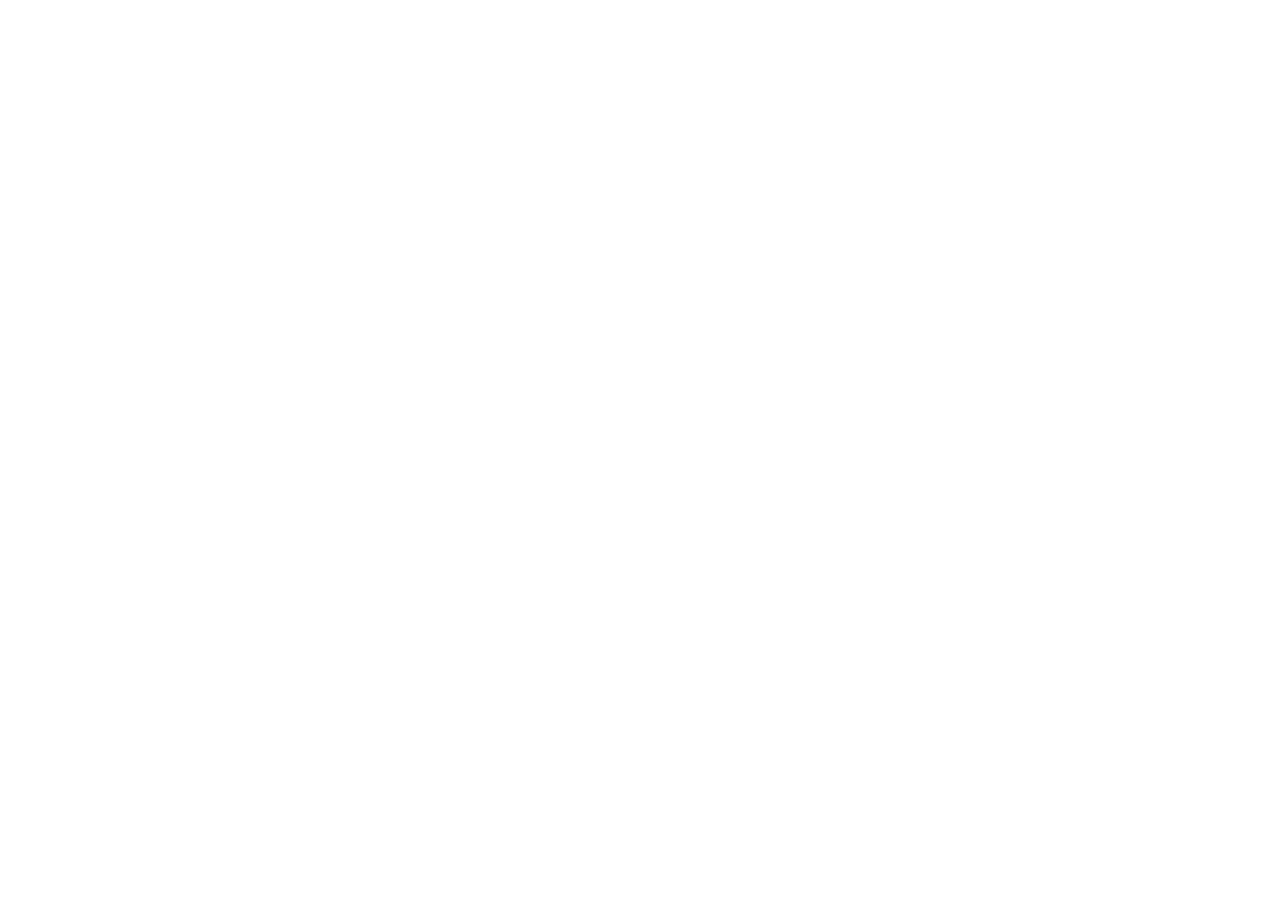
==== Modulprojekt_IdeeResponsive/index.html @ c15912be "responsive" ====
<!DOCTYPE html>
<html lang="en">
<head>
    <meta charset="UTF-8">
    <meta name="viewport" content="width=device-width, initial-scale=1.0">
    <title>responsives Verhalten</title>
</head>
<body>
    <img src="" alt="">
</body>
</html>
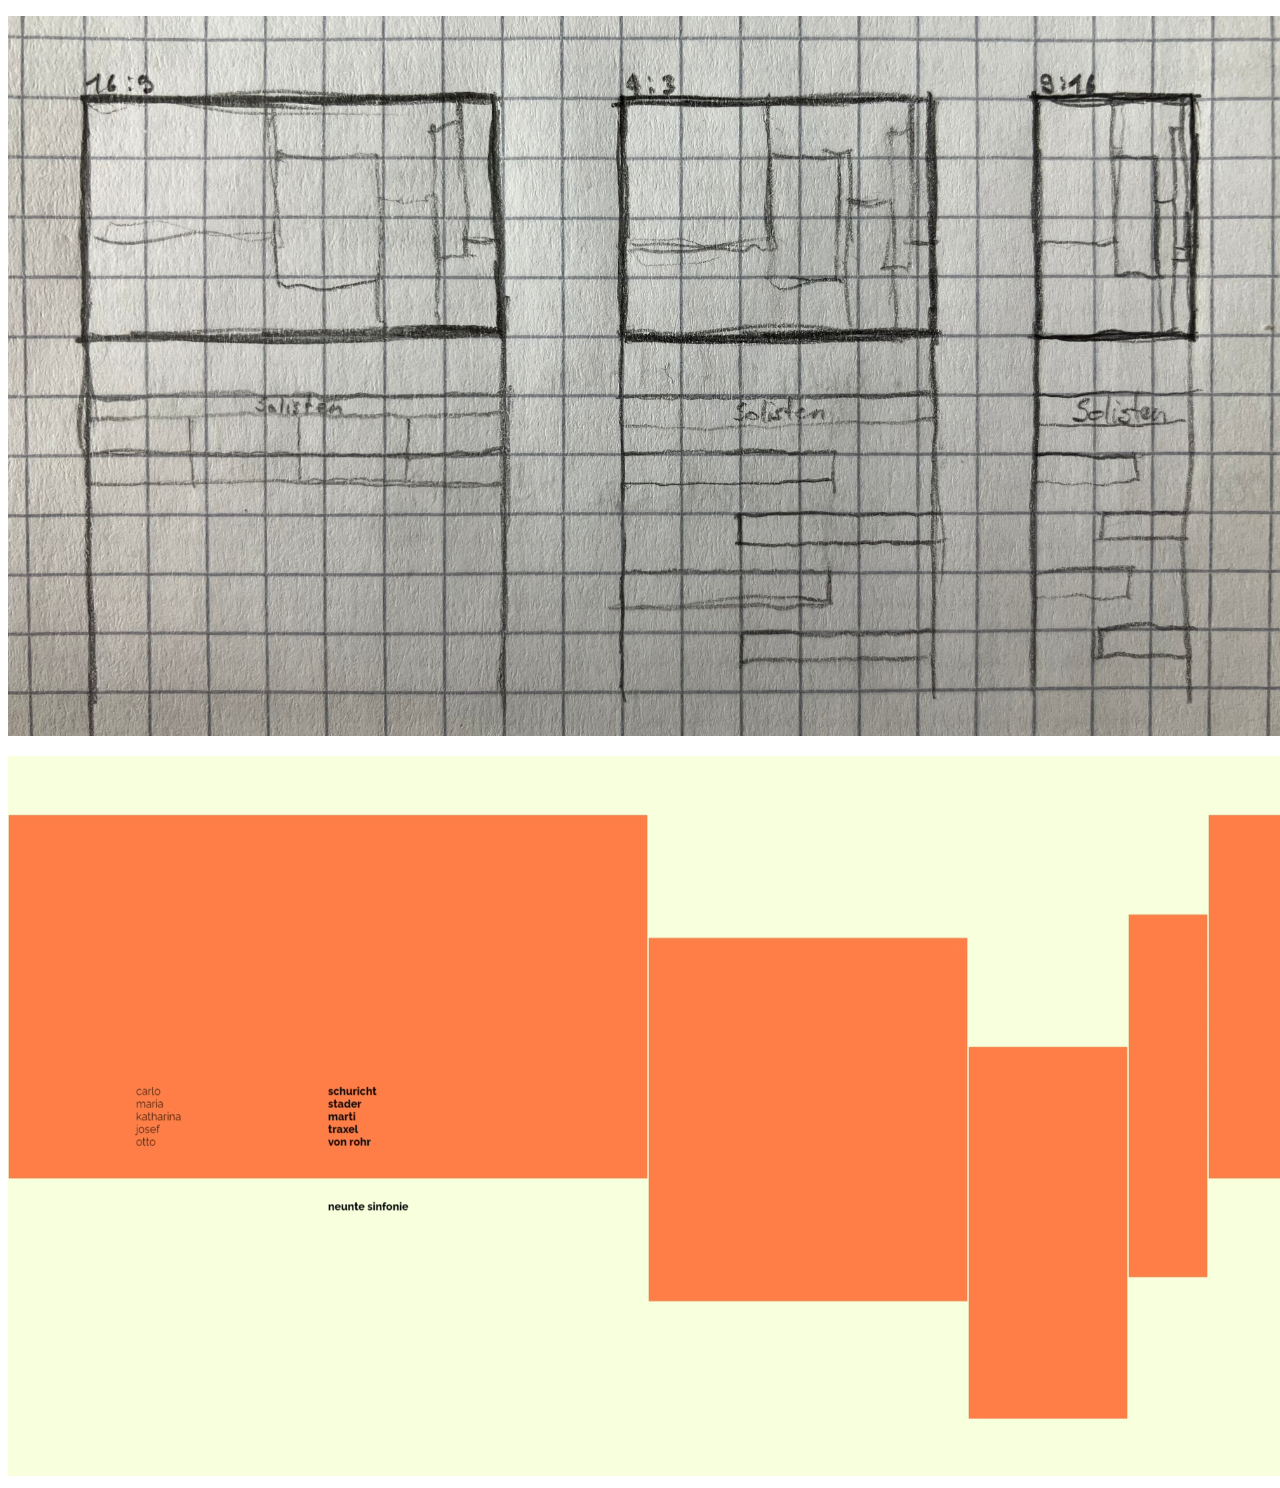
==== commit a651554a: "responsive" ====
--- a/Modulprojekt_IdeeResponsive/index.html
+++ b/Modulprojekt_IdeeResponsive/index.html
@@ -6,6 +6,14 @@
     <title>responsives Verhalten</title>
 </head>
 <body>
-    <img src="" alt="">
+    
+    <p>
+        <img src="https://remohoesli.github.io/KickWeb/Modulprojekt_IdeeResponsive/KIWEB_responsivesSkizze.jpg" alt="" width="1280">
+    </p>
+   
+    <video width="1280" autoplay loop>
+        <source src="https://remohoesli.github.io/KickWeb/Modulprojekt_IdeeResponsive/KIWEB_responsivesVerhalten.mp4" type="video/mp4">
+      </video>
+
 </body>
 </html>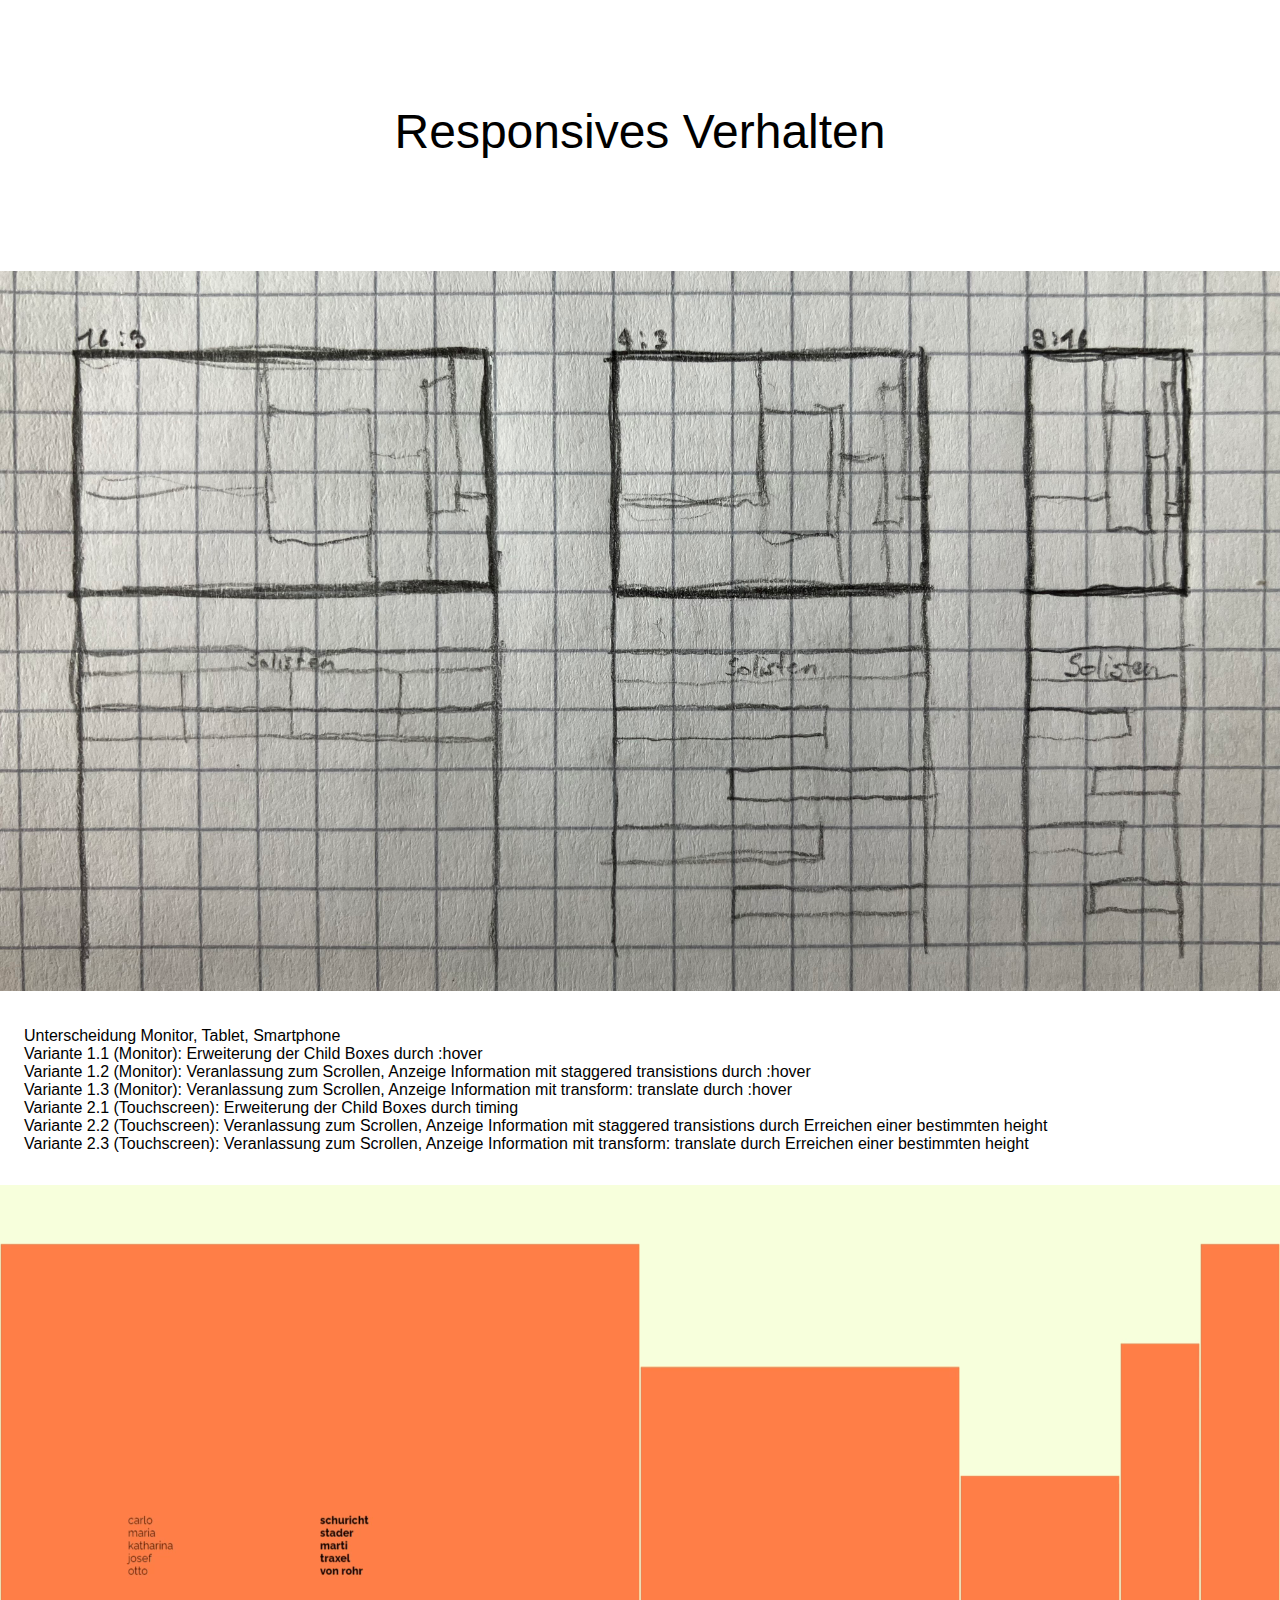
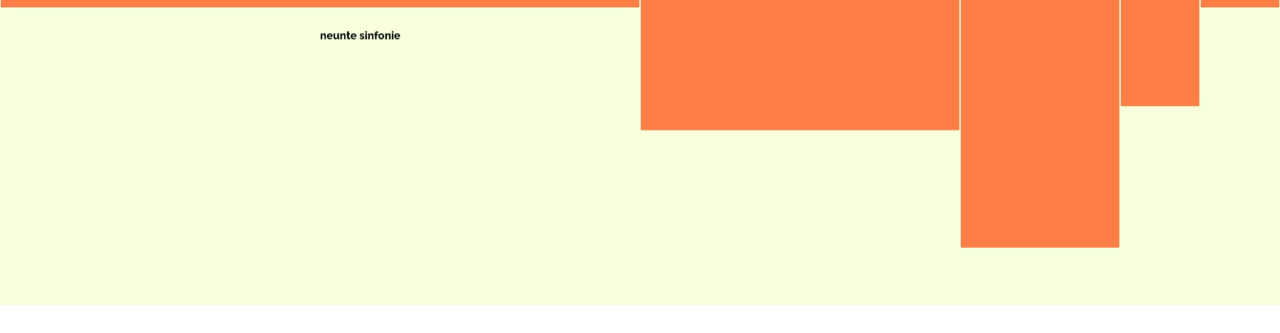
==== commit c74ade14: "idee ufem Repository" ====
--- a/Modulprojekt_IdeeResponsive/index.html
+++ b/Modulprojekt_IdeeResponsive/index.html
@@ -5,15 +5,52 @@
     <meta name="viewport" content="width=device-width, initial-scale=1.0">
     <title>responsives Verhalten</title>
 </head>
+<style>
+
+body {
+    display: flex;
+    flex-direction: column;
+    align-items: center;
+}
+h2 {
+    font-family:'Franklin Gothic Medium', 'Arial Narrow', Arial, sans-serif;
+    font-size: 3em;
+    font-weight: 500;
+    padding: 2em;
+    margin: 0;
+}
+h6 {
+    font-family:'Franklin Gothic Medium', 'Arial Narrow', Arial, sans-serif;
+    font-size: 1em;
+    font-weight: 200;
+    padding: 1em;
+    margin: 0;
+    align-self: flex-start;
+}
+
+</style>
+
 <body>
-    
+
+    <h2>Responsives Verhalten</h2>
     <p>
         <img src="https://remohoesli.github.io/KickWeb/Modulprojekt_IdeeResponsive/KIWEB_responsivesSkizze.jpg" alt="" width="1280">
     </p>
-   
-    <video width="1280" autoplay loop>
-        <source src="https://remohoesli.github.io/KickWeb/Modulprojekt_IdeeResponsive/KIWEB_responsivesVerhalten.mp4" type="video/mp4">
-      </video>
+    <h6>Unterscheidung Monitor, Tablet, Smartphone</br>
+        Variante 1.1 (Monitor): Erweiterung der Child Boxes durch :hover</br>
+        Variante 1.2 (Monitor): Veranlassung zum Scrollen, Anzeige Information mit staggered transistions durch :hover</br>
+        Variante 1.3 (Monitor): Veranlassung zum Scrollen, Anzeige Information mit transform: translate durch :hover&nbsp;</br>
+        Variante 2.1 (Touchscreen): Erweiterung der Child Boxes durch timing</br>
+        Variante 2.2 (Touchscreen): Veranlassung zum Scrollen, Anzeige Information mit staggered transistions durch Erreichen einer bestimmten height</br>
+        Variante 2.3 (Touchscreen): Veranlassung zum Scrollen, Anzeige Information mit transform: translate durch Erreichen einer bestimmten height&nbsp;</br>
+    </h6>
+    <p>
+        <video width="1280" autoplay loop>
+            <source src="https://remohoesli.github.io/KickWeb/Modulprojekt_IdeeResponsive/KIWEB_responsivesVerhalten.mp4" type="video/mp4">
+        </video>
+    </p>
+    
 
 </body>
+
 </html>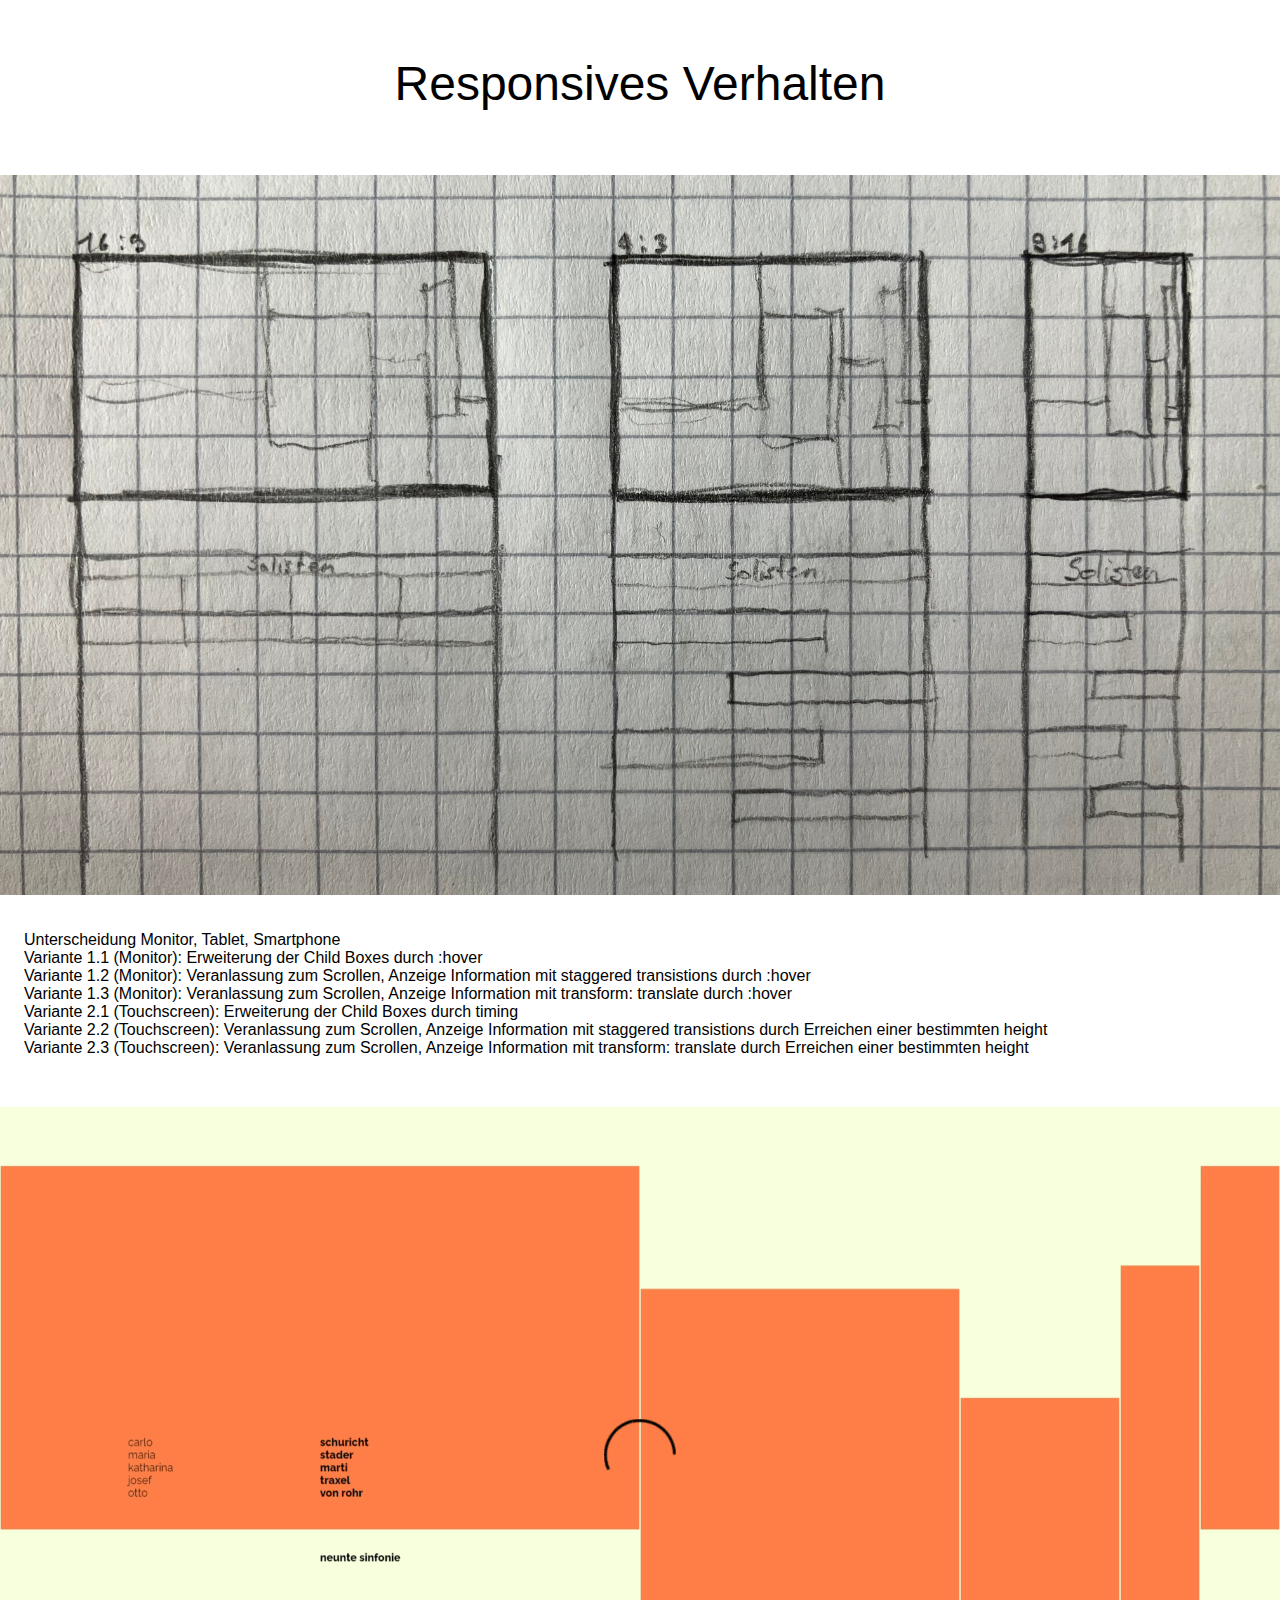
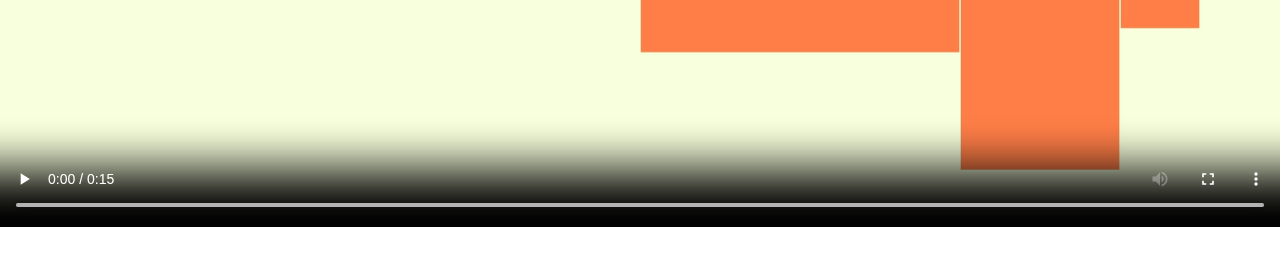
==== commit 5b37726c: "video controls" ====
--- a/Modulprojekt_IdeeResponsive/index.html
+++ b/Modulprojekt_IdeeResponsive/index.html
@@ -16,13 +16,13 @@
     font-family:'Franklin Gothic Medium', 'Arial Narrow', Arial, sans-serif;
     font-size: 3em;
     font-weight: 500;
-    padding: 2em;
+    padding: 1em;
     margin: 0;
 }
 h6 {
     font-family:'Franklin Gothic Medium', 'Arial Narrow', Arial, sans-serif;
     font-size: 1em;
-    font-weight: 200;
+    font-weight: 100;
     padding: 1em;
     margin: 0;
     align-self: flex-start;
@@ -42,14 +42,13 @@
         Variante 1.3 (Monitor): Veranlassung zum Scrollen, Anzeige Information mit transform: translate durch :hover&nbsp;</br>
         Variante 2.1 (Touchscreen): Erweiterung der Child Boxes durch timing</br>
         Variante 2.2 (Touchscreen): Veranlassung zum Scrollen, Anzeige Information mit staggered transistions durch Erreichen einer bestimmten height</br>
-        Variante 2.3 (Touchscreen): Veranlassung zum Scrollen, Anzeige Information mit transform: translate durch Erreichen einer bestimmten height&nbsp;</br>
+        Variante 2.3 (Touchscreen): Veranlassung zum Scrollen, Anzeige Information mit transform: translate durch Erreichen einer bestimmten height&nbsp;</br></br>
     </h6>
     <p>
-        <video width="1280" autoplay loop>
+        <video width="1280" controls loop>
             <source src="https://remohoesli.github.io/KickWeb/Modulprojekt_IdeeResponsive/KIWEB_responsivesVerhalten.mp4" type="video/mp4">
         </video>
-    </p>
-    
+    </p> 
 
 </body>
 
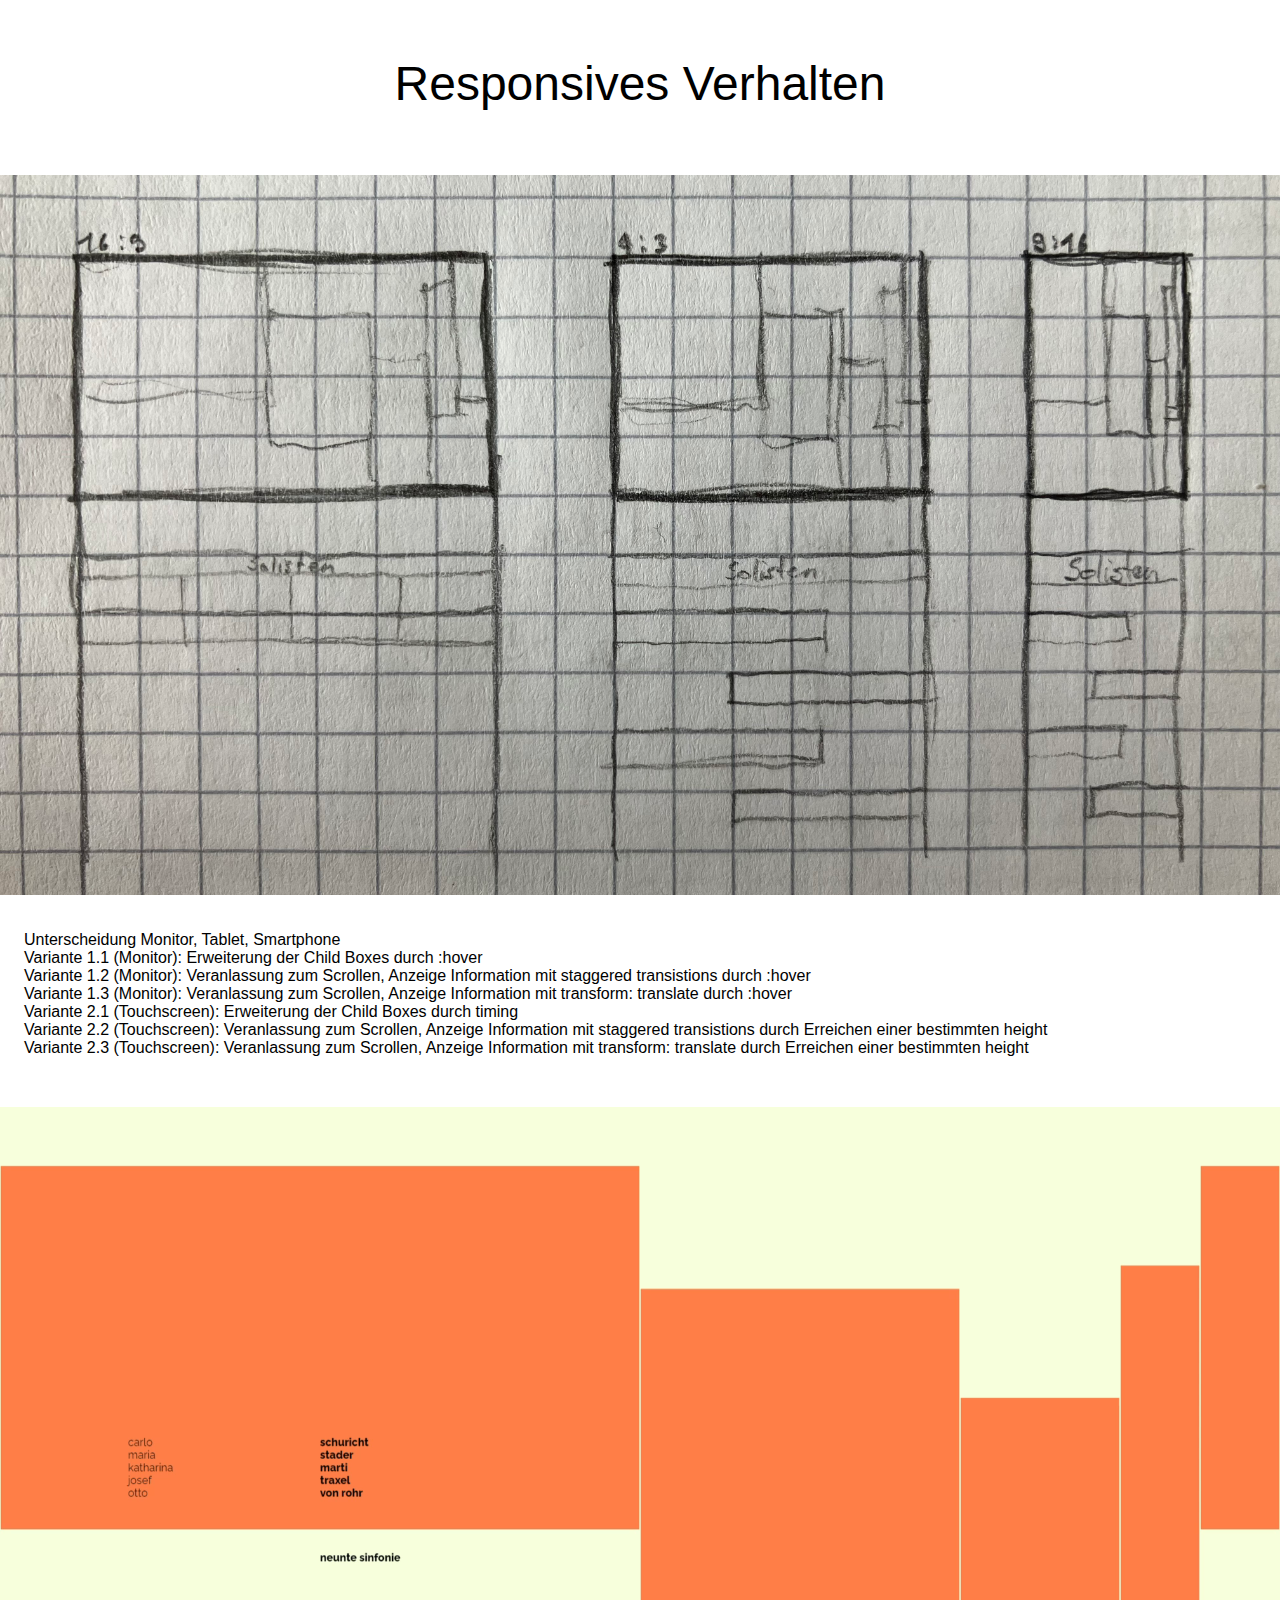
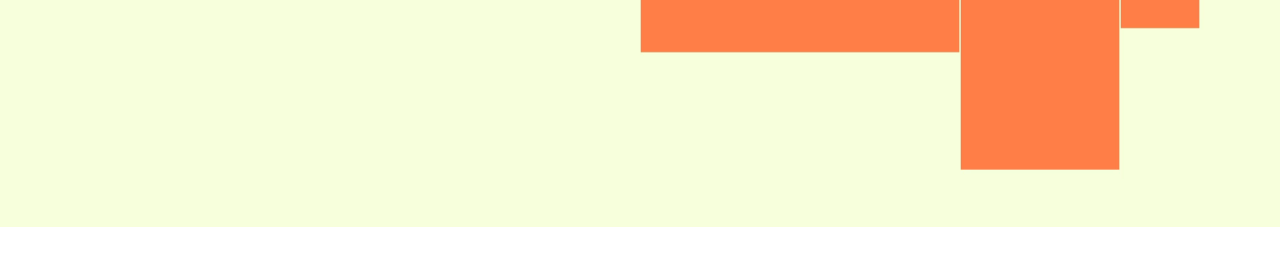
==== commit b1a9a2f2: "video autoplay" ====
--- a/Modulprojekt_IdeeResponsive/index.html
+++ b/Modulprojekt_IdeeResponsive/index.html
@@ -45,7 +45,7 @@
         Variante 2.3 (Touchscreen): Veranlassung zum Scrollen, Anzeige Information mit transform: translate durch Erreichen einer bestimmten height&nbsp;</br></br>
     </h6>
     <p>
-        <video width="1280" controls loop>
+        <video width="1280" autoplay loop>
             <source src="https://remohoesli.github.io/KickWeb/Modulprojekt_IdeeResponsive/KIWEB_responsivesVerhalten.mp4" type="video/mp4">
         </video>
     </p> 
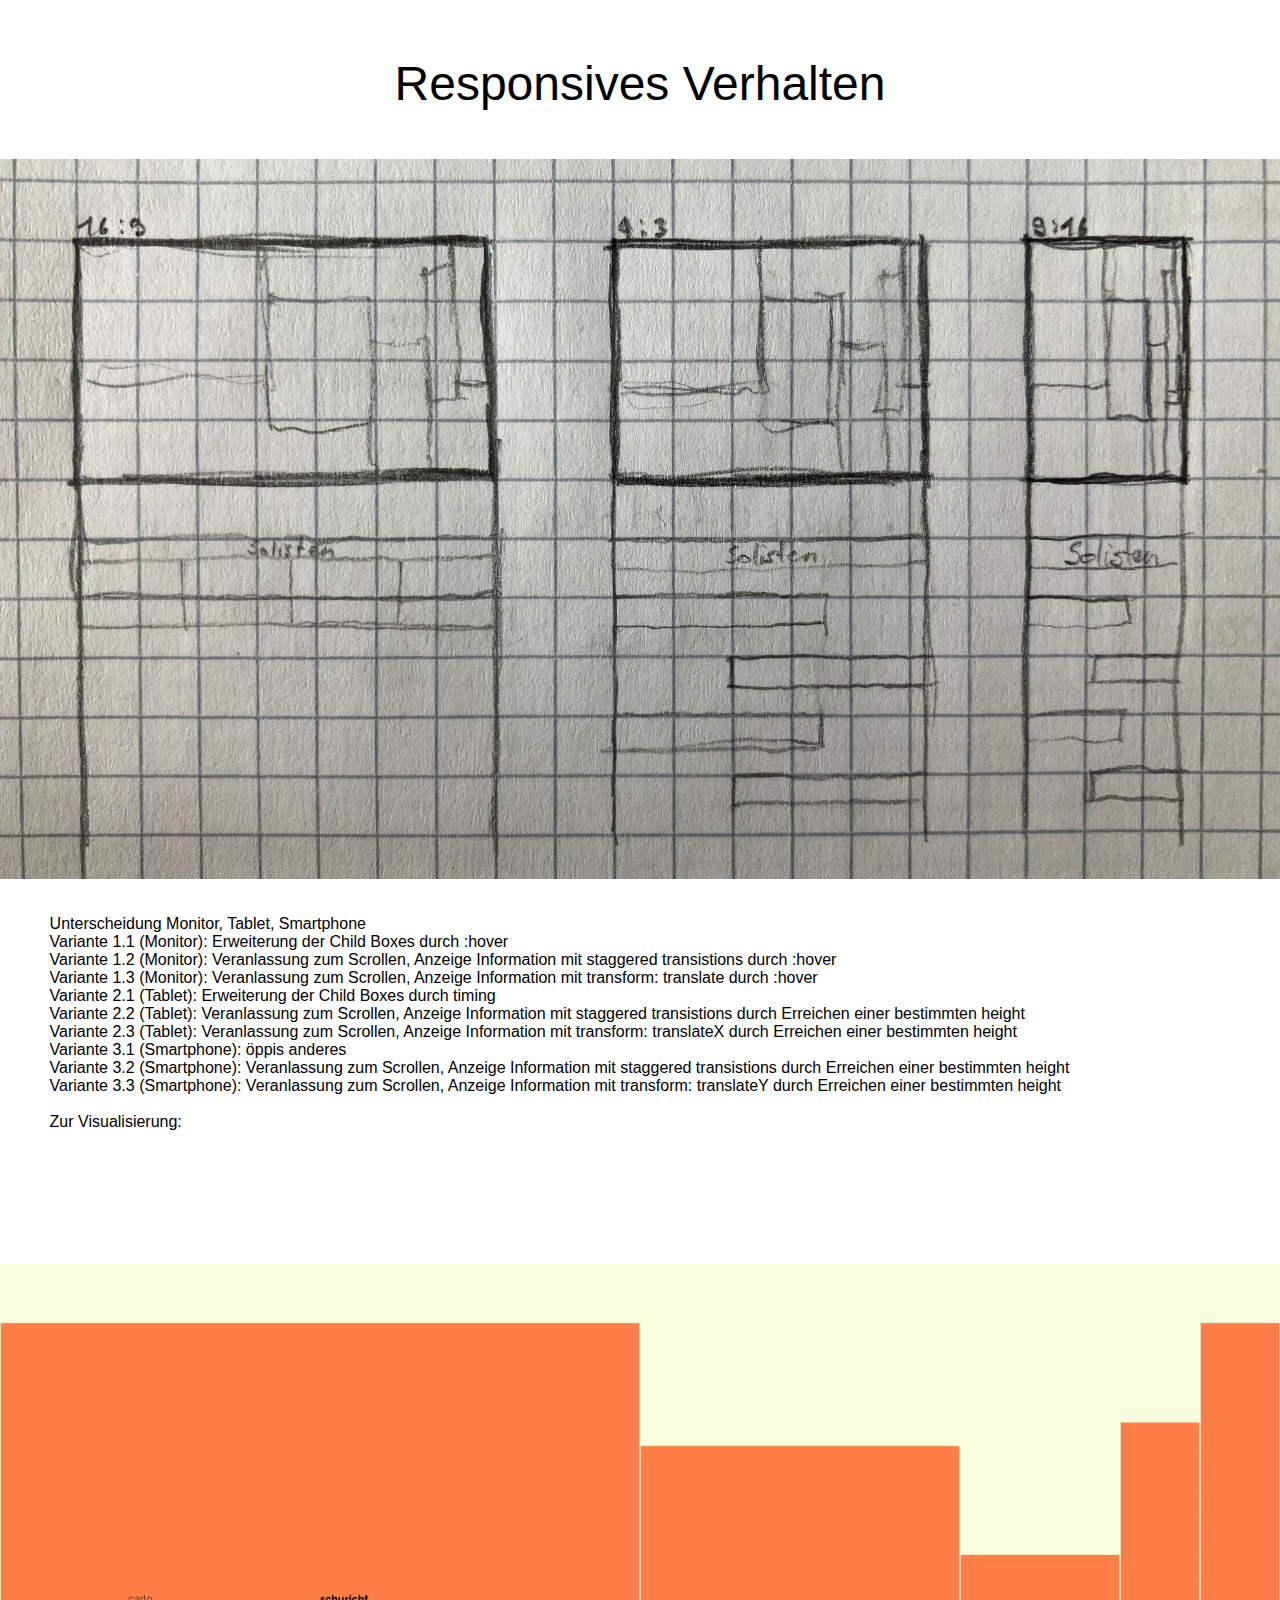
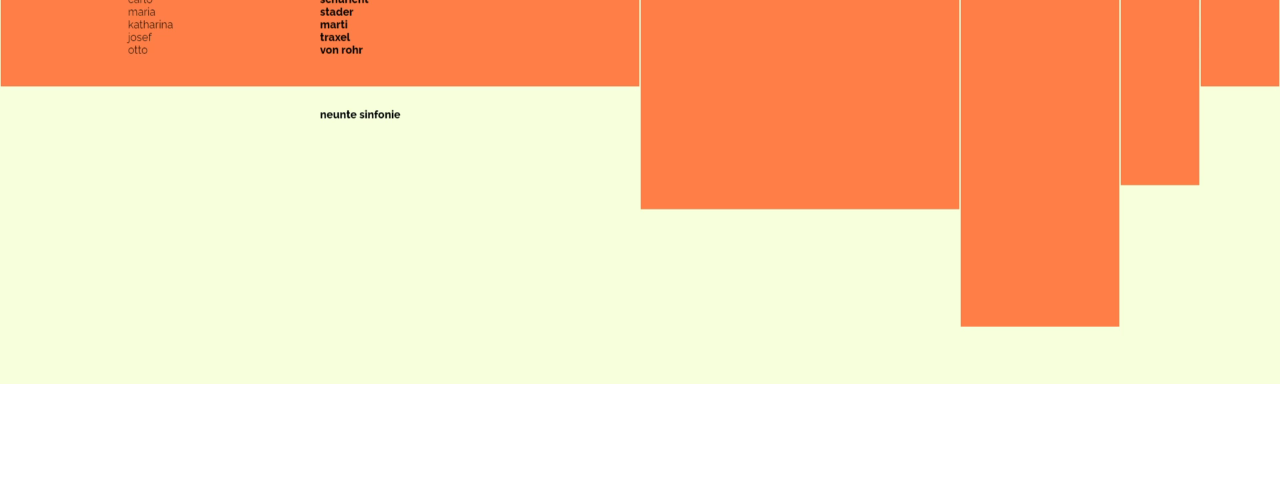
==== commit 3074c0f7: "autoplay funktioniert wieder?" ====
--- a/Modulprojekt_IdeeResponsive/index.html
+++ b/Modulprojekt_IdeeResponsive/index.html
@@ -22,10 +22,15 @@
 h6 {
     font-family:'Franklin Gothic Medium', 'Arial Narrow', Arial, sans-serif;
     font-size: 1em;
-    font-weight: 100;
+    font-weight: 50;
     padding: 1em;
-    margin: 0;
+    margin-top: 1em;
+    margin-left: 2vw;
     align-self: flex-start;
+}
+p {
+    margin-top: 5em;
+    margin-bottom: 6em;
 }
 
 </style>
@@ -33,20 +38,24 @@
 <body>
 
     <h2>Responsives Verhalten</h2>
-    <p>
+    <div>
         <img src="https://remohoesli.github.io/KickWeb/Modulprojekt_IdeeResponsive/KIWEB_responsivesSkizze.jpg" alt="" width="1280">
-    </p>
+    </div>
     <h6>Unterscheidung Monitor, Tablet, Smartphone</br>
         Variante 1.1 (Monitor): Erweiterung der Child Boxes durch :hover</br>
         Variante 1.2 (Monitor): Veranlassung zum Scrollen, Anzeige Information mit staggered transistions durch :hover</br>
         Variante 1.3 (Monitor): Veranlassung zum Scrollen, Anzeige Information mit transform: translate durch :hover&nbsp;</br>
-        Variante 2.1 (Touchscreen): Erweiterung der Child Boxes durch timing</br>
-        Variante 2.2 (Touchscreen): Veranlassung zum Scrollen, Anzeige Information mit staggered transistions durch Erreichen einer bestimmten height</br>
-        Variante 2.3 (Touchscreen): Veranlassung zum Scrollen, Anzeige Information mit transform: translate durch Erreichen einer bestimmten height&nbsp;</br></br>
+        Variante 2.1 (Tablet): Erweiterung der Child Boxes durch timing</br>
+        Variante 2.2 (Tablet): Veranlassung zum Scrollen, Anzeige Information mit staggered transistions durch Erreichen einer bestimmten height</br>
+        Variante 2.3 (Tablet): Veranlassung zum Scrollen, Anzeige Information mit transform: translateX durch Erreichen einer bestimmten height</br>
+        Variante 3.1 (Smartphone): öppis anderes</br>
+        Variante 3.2 (Smartphone): Veranlassung zum Scrollen, Anzeige Information mit staggered transistions durch Erreichen einer bestimmten height</br>
+        Variante 3.3 (Smartphone): Veranlassung zum Scrollen, Anzeige Information mit transform: translateY durch Erreichen einer bestimmten height&nbsp;</br></br>
+        Zur Visualisierung:
     </h6>
     <p>
-        <video width="1280" autoplay loop>
-            <source src="https://remohoesli.github.io/KickWeb/Modulprojekt_IdeeResponsive/KIWEB_responsivesVerhalten.mp4" type="video/mp4">
+        <video width="1280" autoplay loop muted>
+            <source src="https://remohoesli.github.io/KickWeb/Modulprojekt_IdeeResponsive/KIWEB_responsivesVerhalten.mp4" type="video/mp4"></br></br></br>
         </video>
     </p> 
 
